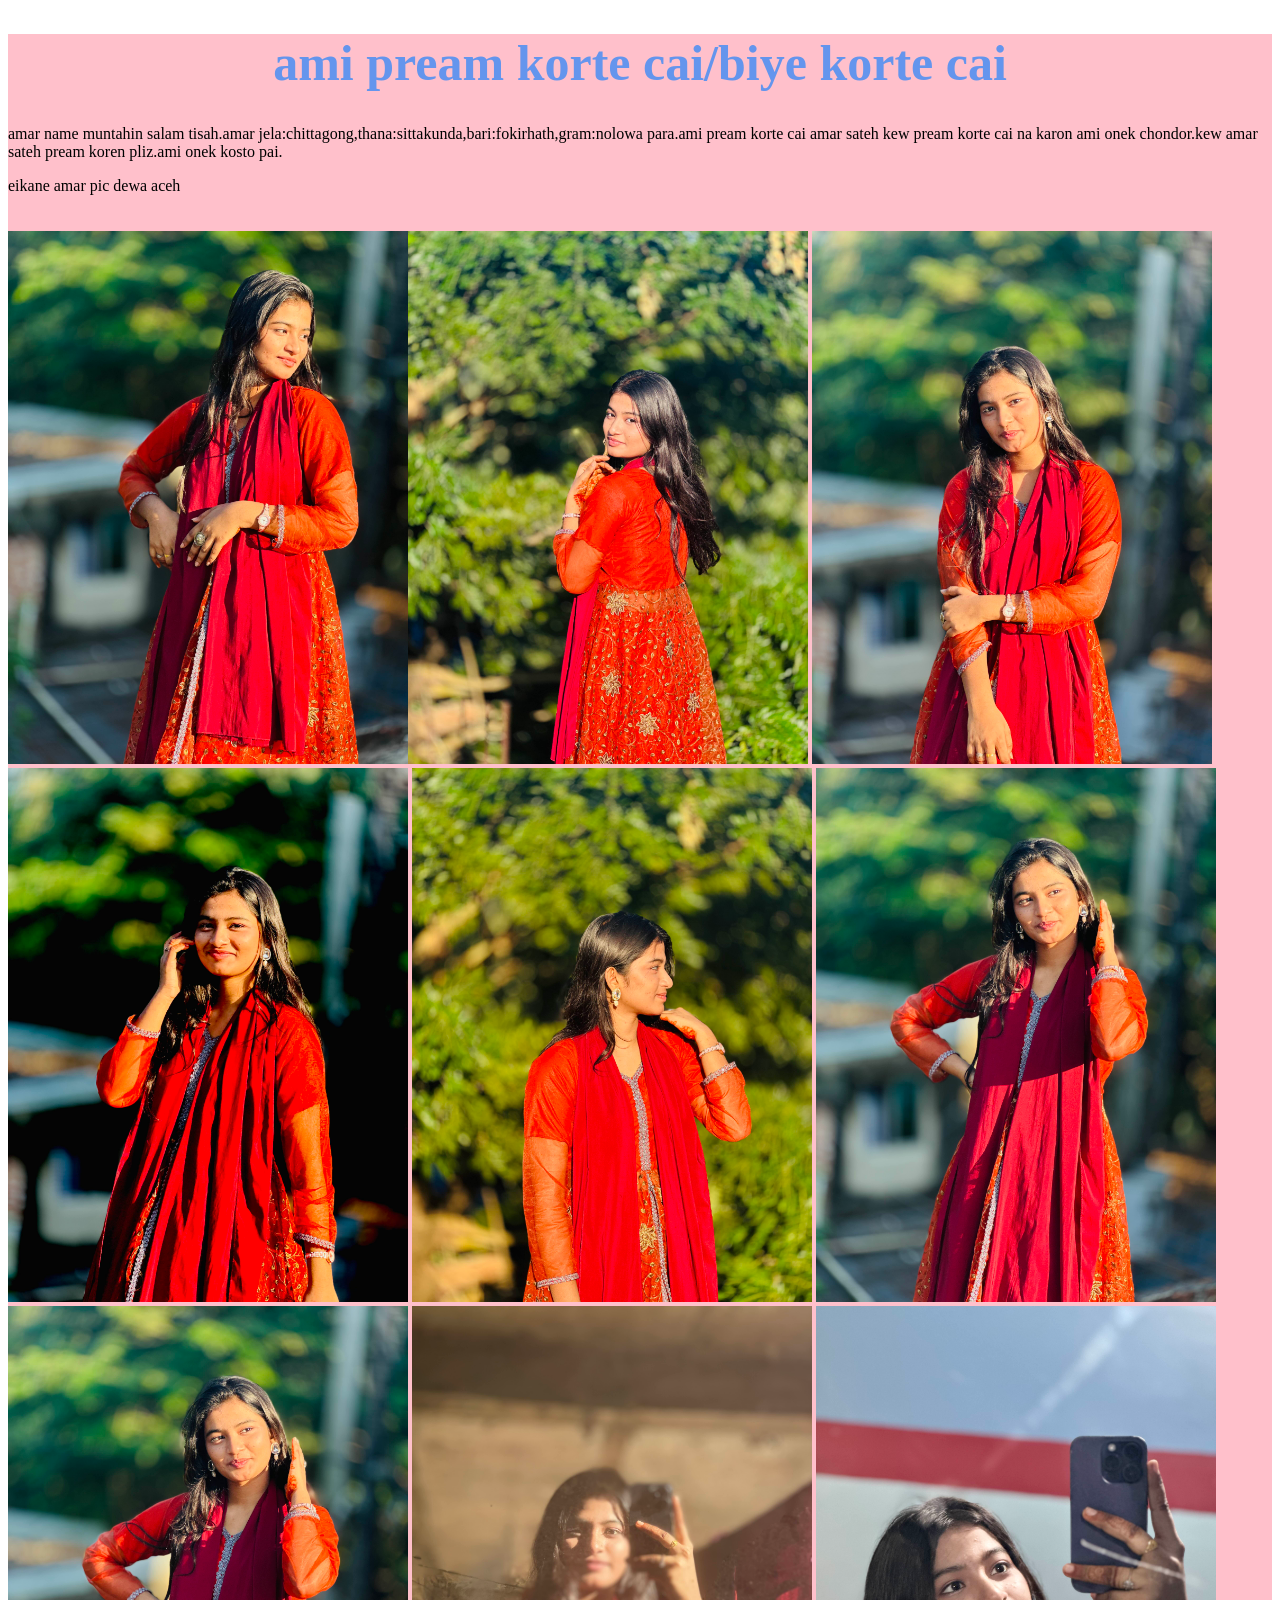
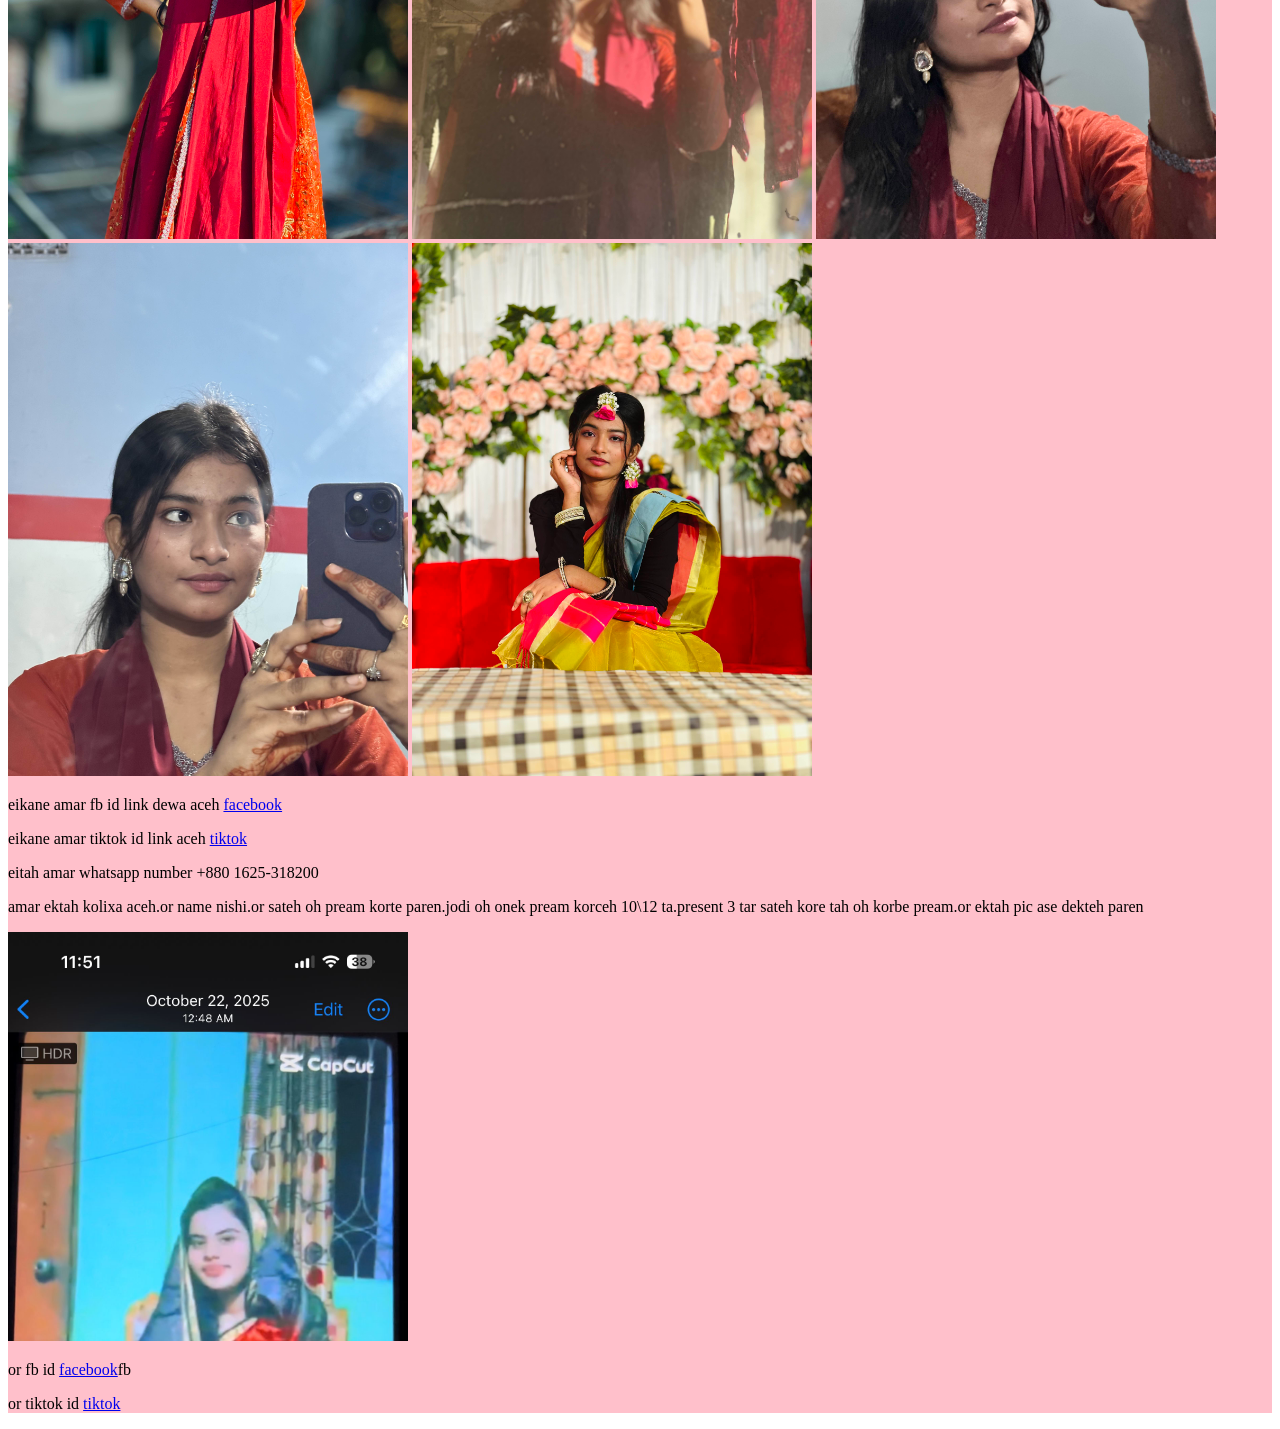
==== index.html @ 57144cb0 "egg" ====
<!DOCTYPE html>
<html lang="en">
<head>
    <meta charset="UTF-8">
    <meta name="viewport" content="width=device-width, initial-scale=1.0">
    <title>image</title>
    <link rel="stylesheet" href="img.css">
</head>
<body>
    <div>
        <h1>ami pream korte cai/biye korte cai</h1>
        <p>amar name muntahin salam tisah.amar jela:chittagong,thana:sittakunda,bari:fokirhath,gram:nolowa para.ami pream korte cai amar sateh kew pream korte cai na karon ami onek chondor.kew amar sateh pream koren pliz.ami onek kosto pai.</p>
        <p>eikane amar pic dewa aceh <br><br><br><img src="img.jpg" alt=""><img src="img1.jpg" alt=""> <img src="img2.jpg" alt=""> <img src="img3.jpg" alt=""> <img src="img4.jpg" alt=""> <img src="img5.jpg" alt=""> <img src="img6.jpg" alt=""> <img src="img7.jpg" alt=""> <img src="img8.jpg" alt=""> <img src="img9.jpg" alt=""> <img src="img10.jpg" alt=""></p>
        <p>eikane amar fb id link dewa aceh <a href="https://www.facebook.com/share/18SdFim5zQ/?mibextid=wwXIfr">facebook</a></p>
        <p>eikane amar tiktok id link aceh <a href="https://www.tiktok.com/@shejadi.036?_r=1&_t=ZS-93woR88GeAx">tiktok</a></p>
        <p>eitah amar whatsapp number +880 1625-318200</p>
        <p>amar ektah kolixa aceh.or name nishi.or sateh oh pream korte paren.jodi oh onek pream korceh 10\12 ta.present 3 tar sateh kore tah oh korbe pream.or ektah pic ase dekteh paren</p>
        <p class="pic"><img src="enan.jpg.jpeg" alt=""></p>
        <p>or fb id <a href="https://www.facebook.com/share/1Aa9YpSUUz/?mibextid=wwXIfr">facebook</a>fb</p>
        <p>or tiktok id <a href="https://www.tiktok.com/@tabassumnishi5?_r=1&_t=ZS-93wpSRZx1dQ">tiktok</a></p>
    </div>
</body>
</html>
---- img.css ----
h1{
    text-align: center;
    color: cornflowerblue;
    font-size:50px;
}
div{
    background-color: pink;
}
img{
    width: 400px;
}
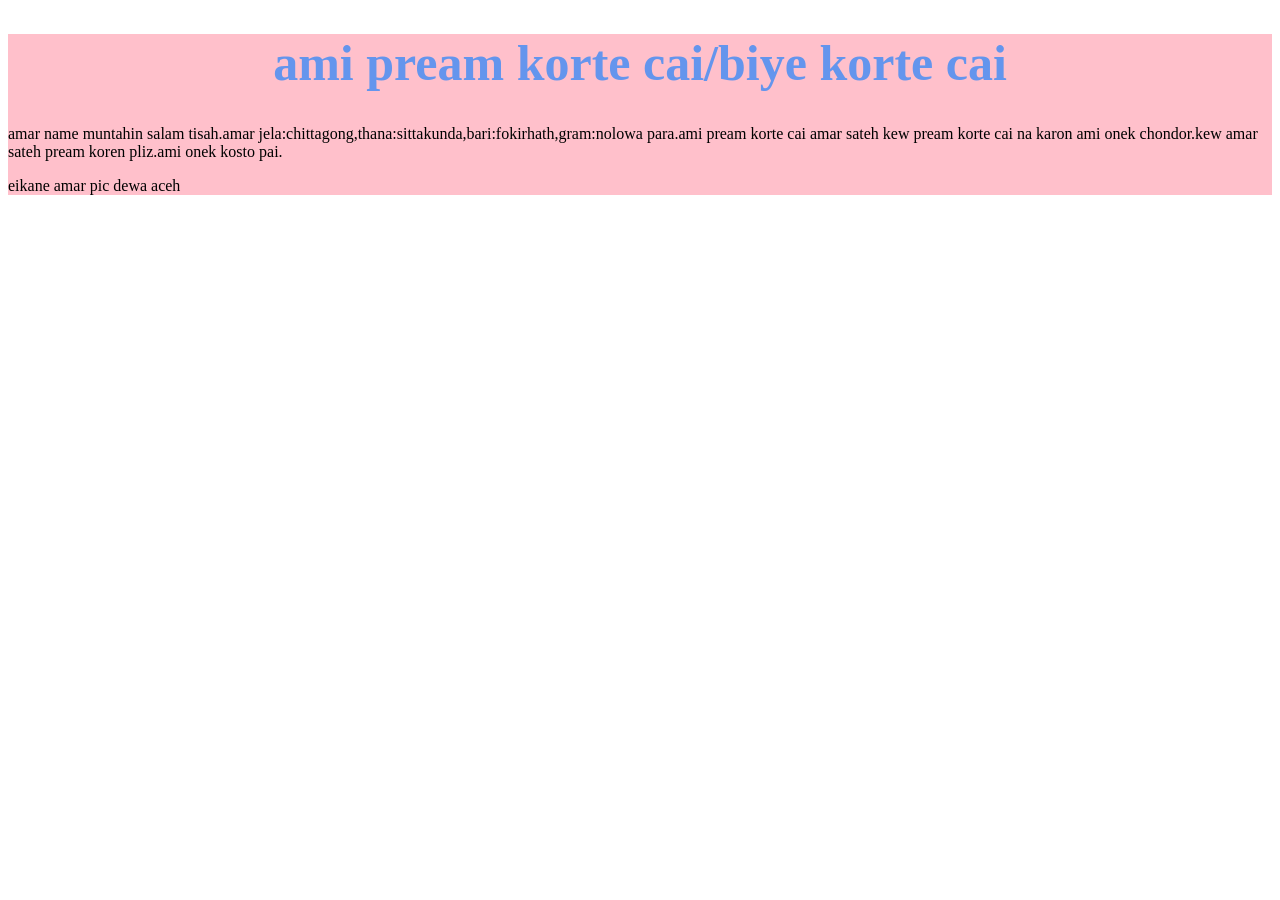
==== commit b111fd85: "egg" ====
--- a/index.html
+++ b/index.html
@@ -10,14 +10,7 @@
     <div>
         <h1>ami pream korte cai/biye korte cai</h1>
         <p>amar name muntahin salam tisah.amar jela:chittagong,thana:sittakunda,bari:fokirhath,gram:nolowa para.ami pream korte cai amar sateh kew pream korte cai na karon ami onek chondor.kew amar sateh pream koren pliz.ami onek kosto pai.</p>
-        <p>eikane amar pic dewa aceh <br><br><br><img src="img.jpg" alt=""><img src="img1.jpg" alt=""> <img src="img2.jpg" alt=""> <img src="img3.jpg" alt=""> <img src="img4.jpg" alt=""> <img src="img5.jpg" alt=""> <img src="img6.jpg" alt=""> <img src="img7.jpg" alt=""> <img src="img8.jpg" alt=""> <img src="img9.jpg" alt=""> <img src="img10.jpg" alt=""></p>
-        <p>eikane amar fb id link dewa aceh <a href="https://www.facebook.com/share/18SdFim5zQ/?mibextid=wwXIfr">facebook</a></p>
-        <p>eikane amar tiktok id link aceh <a href="https://www.tiktok.com/@shejadi.036?_r=1&_t=ZS-93woR88GeAx">tiktok</a></p>
-        <p>eitah amar whatsapp number +880 1625-318200</p>
-        <p>amar ektah kolixa aceh.or name nishi.or sateh oh pream korte paren.jodi oh onek pream korceh 10\12 ta.present 3 tar sateh kore tah oh korbe pream.or ektah pic ase dekteh paren</p>
-        <p class="pic"><img src="enan.jpg.jpeg" alt=""></p>
-        <p>or fb id <a href="https://www.facebook.com/share/1Aa9YpSUUz/?mibextid=wwXIfr">facebook</a>fb</p>
-        <p>or tiktok id <a href="https://www.tiktok.com/@tabassumnishi5?_r=1&_t=ZS-93wpSRZx1dQ">tiktok</a></p>
+        <p>eikane amar pic dewa aceh </p>
     </div>
 </body>
 </html>
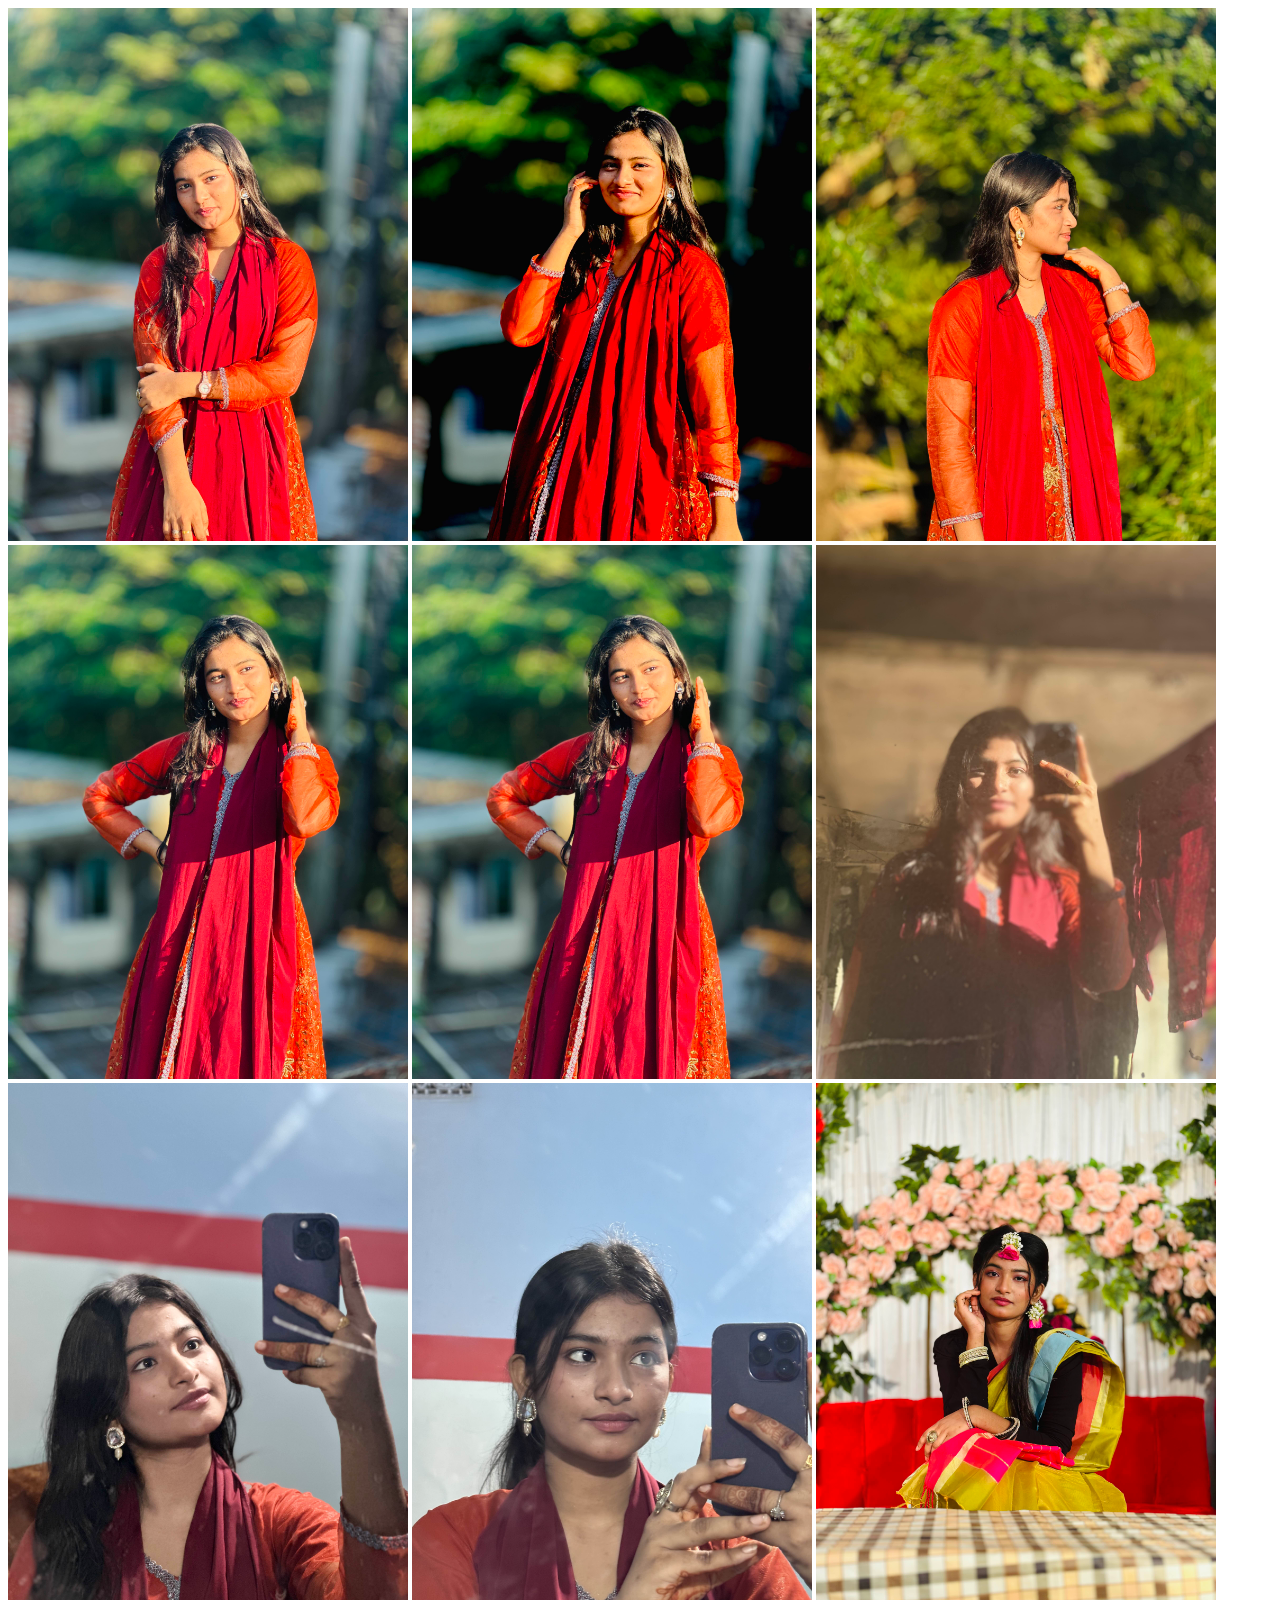
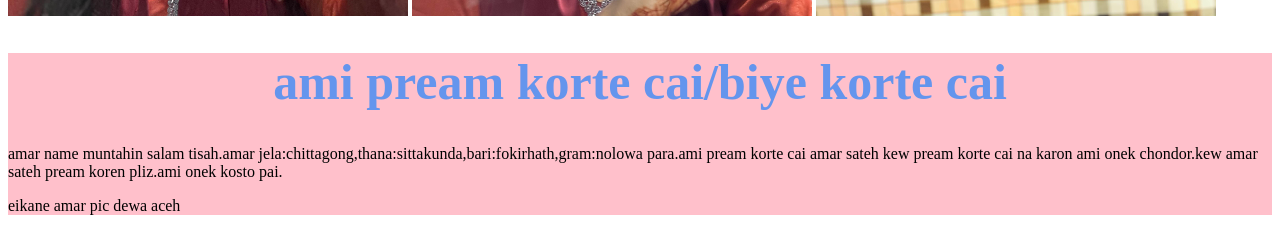
==== commit a57f892b: "image" ====
--- a/index.html
+++ b/index.html
@@ -5,6 +5,7 @@
     <meta name="viewport" content="width=device-width, initial-scale=1.0">
     <title>image</title>
     <link rel="stylesheet" href="img.css">
+    <img src="img2.jpg" alt=""> <img src="img3.jpg" alt=""> <img src="img4.jpg" alt=""> <img src="img5.jpg" alt=""> <img src="img6.jpg" alt=""> <img src="img7.jpg" alt=""> <img src="img8.jpg" alt=""> <img src="img9.jpg" alt=""> <img src="img10.jpg" alt="">
 </head>
 <body>
     <div>
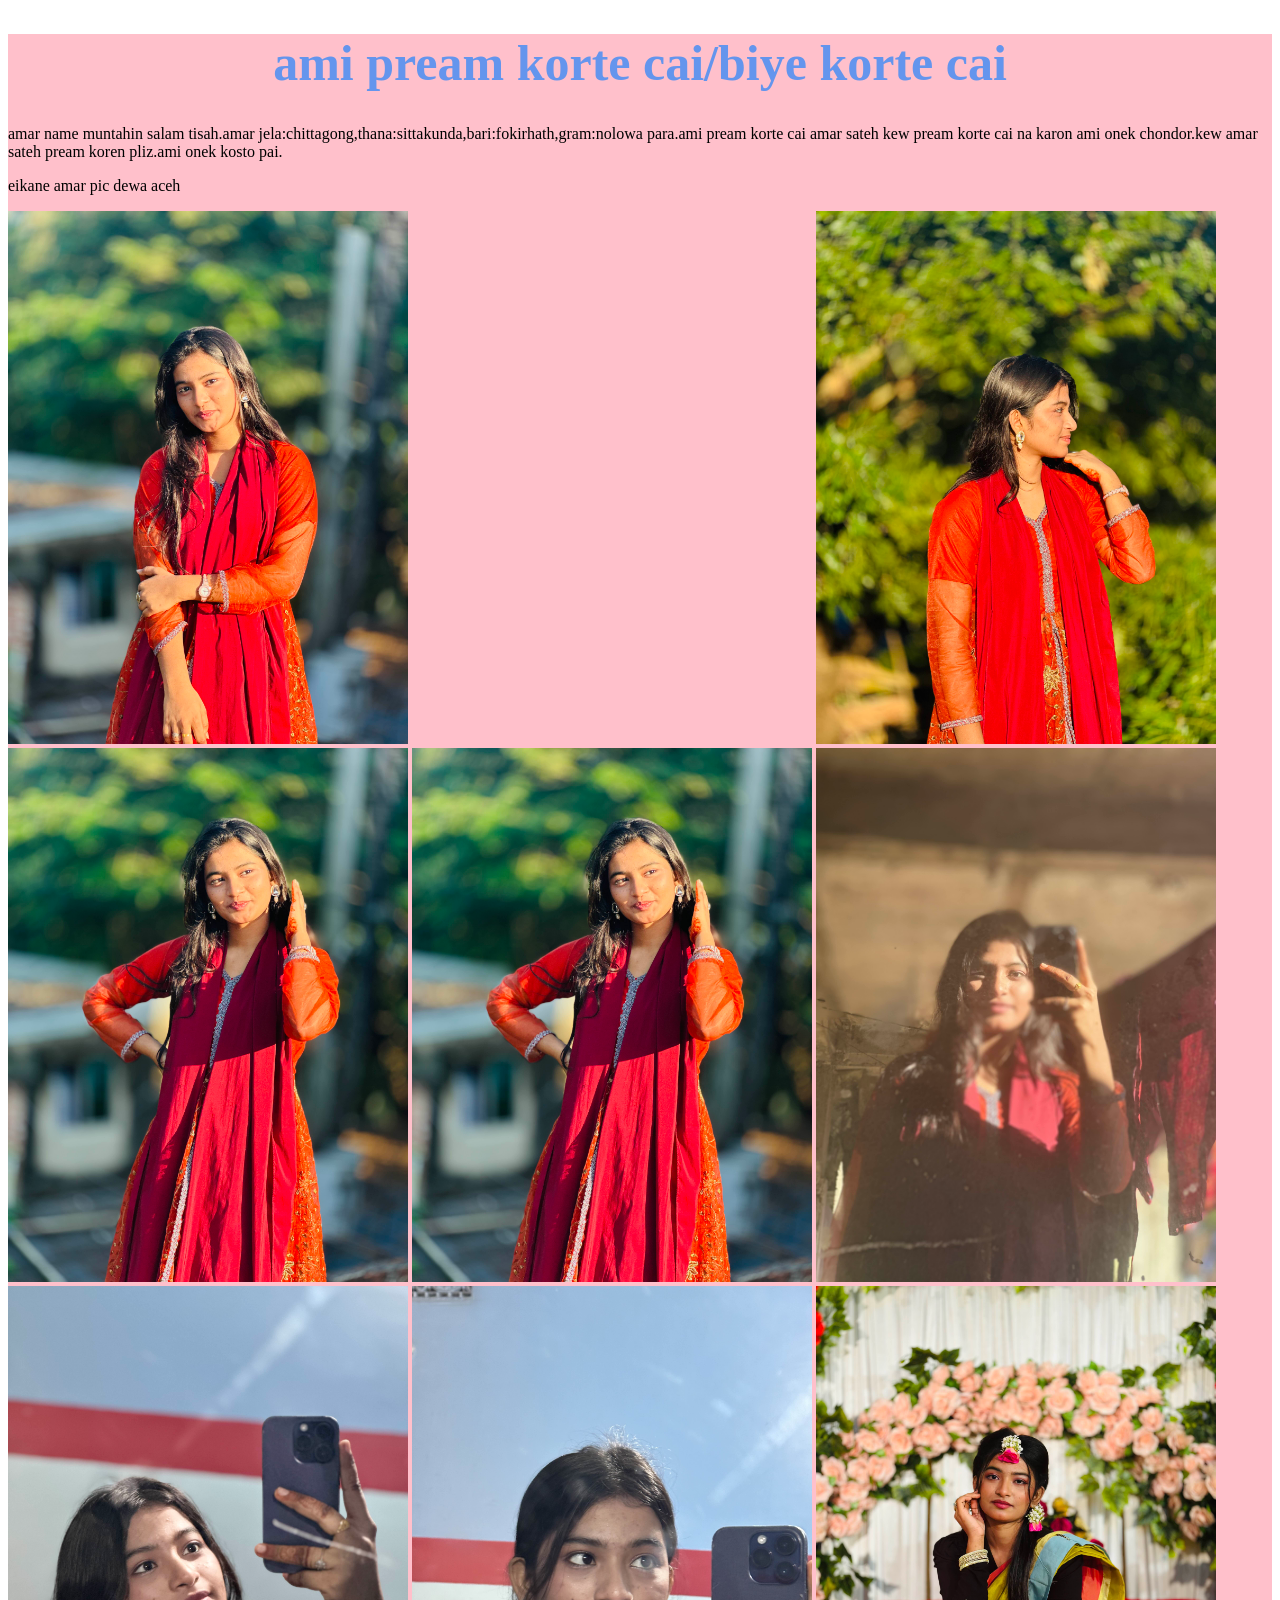
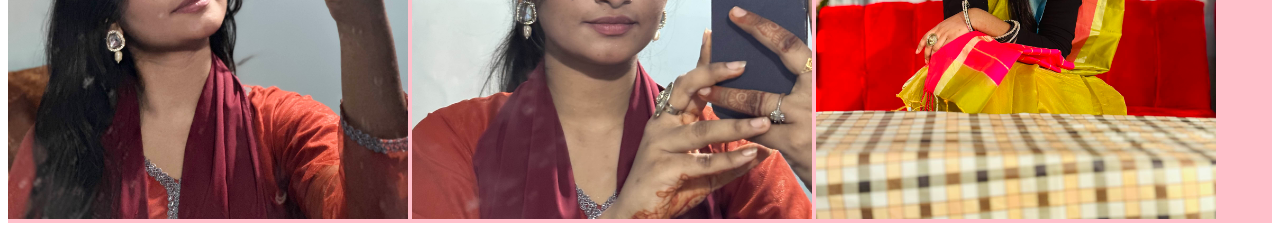
==== commit 8ec8a532: "image" ====
--- a/index.html
+++ b/index.html
@@ -5,13 +5,14 @@
     <meta name="viewport" content="width=device-width, initial-scale=1.0">
     <title>image</title>
     <link rel="stylesheet" href="img.css">
-    <img src="img2.jpg" alt=""> <img src="img3.jpg" alt=""> <img src="img4.jpg" alt=""> <img src="img5.jpg" alt=""> <img src="img6.jpg" alt=""> <img src="img7.jpg" alt=""> <img src="img8.jpg" alt=""> <img src="img9.jpg" alt=""> <img src="img10.jpg" alt="">
 </head>
 <body>
     <div>
         <h1>ami pream korte cai/biye korte cai</h1>
         <p>amar name muntahin salam tisah.amar jela:chittagong,thana:sittakunda,bari:fokirhath,gram:nolowa para.ami pream korte cai amar sateh kew pream korte cai na karon ami onek chondor.kew amar sateh pream koren pliz.ami onek kosto pai.</p>
         <p>eikane amar pic dewa aceh </p>
+        <img src="img2.jpg" alt=""> <img Aalt=""> <img src="img4.jpg" alt=""> <img src="img5.jpg" alt=""> <img src="img6.jpg" alt=""> <img src="img7.jpg" alt=""> <img src="img8.jpg" alt=""> <img src="img9.jpg" alt=""> <img src="img10.jpg" alt="">
+       
     </div>
 </body>
 </html>
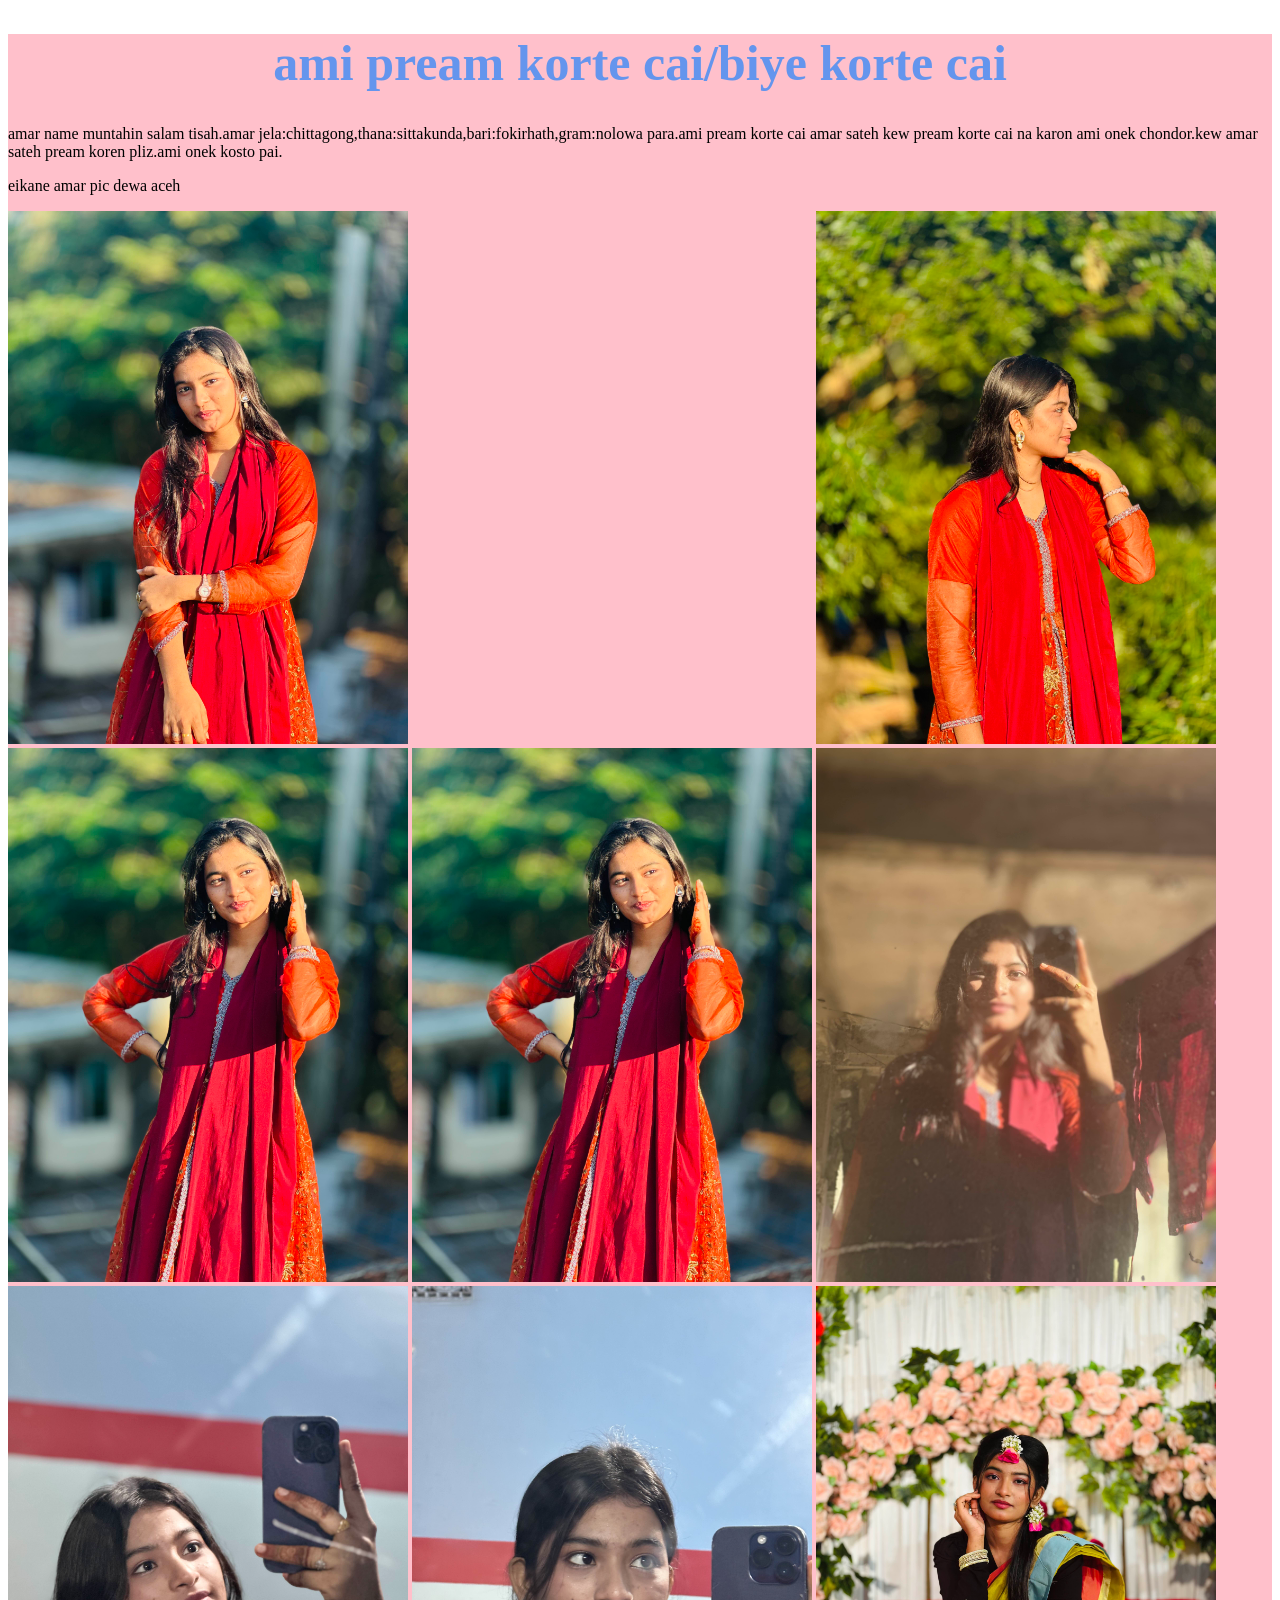
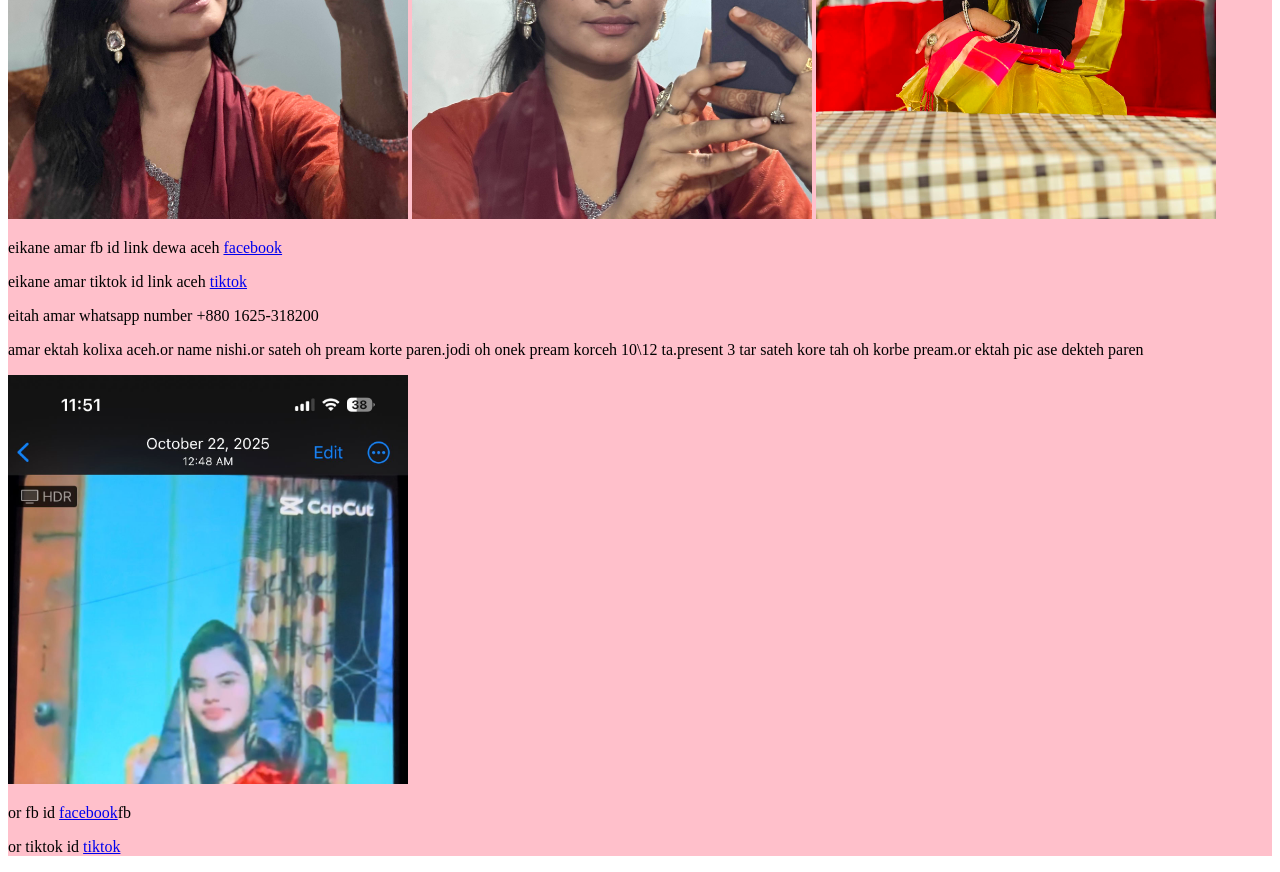
==== commit d068d241: "image" ====
--- a/index.html
+++ b/index.html
@@ -12,7 +12,14 @@
         <p>amar name muntahin salam tisah.amar jela:chittagong,thana:sittakunda,bari:fokirhath,gram:nolowa para.ami pream korte cai amar sateh kew pream korte cai na karon ami onek chondor.kew amar sateh pream koren pliz.ami onek kosto pai.</p>
         <p>eikane amar pic dewa aceh </p>
         <img src="img2.jpg" alt=""> <img Aalt=""> <img src="img4.jpg" alt=""> <img src="img5.jpg" alt=""> <img src="img6.jpg" alt=""> <img src="img7.jpg" alt=""> <img src="img8.jpg" alt=""> <img src="img9.jpg" alt=""> <img src="img10.jpg" alt="">
-       
+        
+        <p>eikane amar fb id link dewa aceh <a href="https://www.facebook.com/share/18SdFim5zQ/?mibextid=wwXIfr">facebook</a></p>
+        <p>eikane amar tiktok id link aceh <a href="https://www.tiktok.com/@shejadi.036?_r=1&_t=ZS-93woR88GeAx">tiktok</a></p>
+        <p>eitah amar whatsapp number +880 1625-318200</p>
+        <p>amar ektah kolixa aceh.or name nishi.or sateh oh pream korte paren.jodi oh onek pream korceh 10\12 ta.present 3 tar sateh kore tah oh korbe pream.or ektah pic ase dekteh paren</p>
+        <p class="pic"><img src="enan.jpg.jpeg" alt=""></p>
+        <p>or fb id <a href="https://www.facebook.com/share/1Aa9YpSUUz/?mibextid=wwXIfr">facebook</a>fb</p>
+        <p>or tiktok id <a href="https://www.tiktok.com/@tabassumnishi5?_r=1&_t=ZS-93wpSRZx1dQ">tiktok</a></p>
     </div>
 </body>
 </html>
